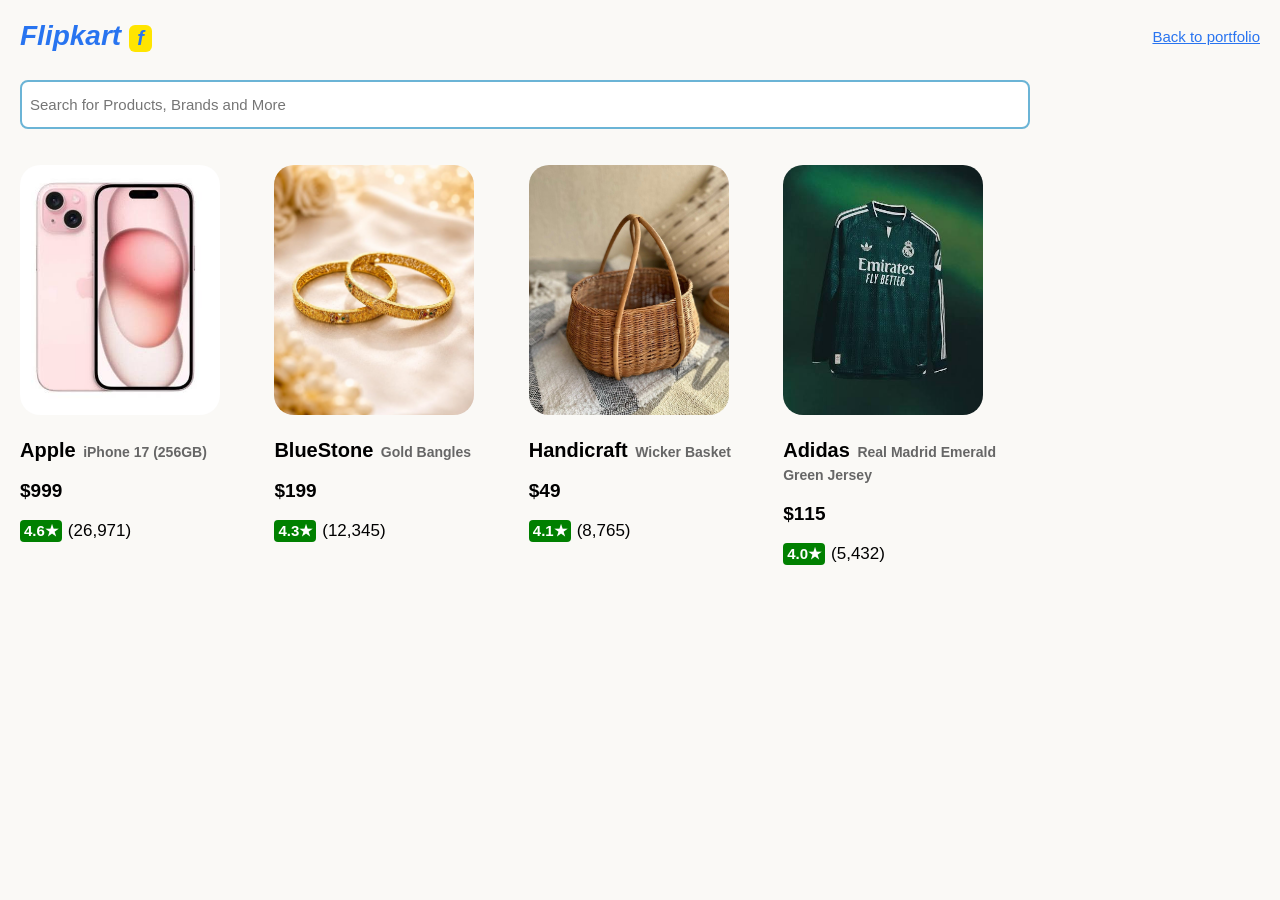
==== project1.html @ 1ae7f7a4 "Initial commit" ====
<!DOCTYPE html>
<html lang="en">
<head>
<meta charset="UTF-8">
<meta name="viewport" content="width=device-width, initial-scale=1">
<title>Flipkart Replica</title>
<style>
  *{box-sizing:border-box}
  body{margin:0; padding:20px; background:#faf9f6; font-family:Arial,Helvetica,sans-serif; color:#000}

  .top{display:flex; align-items:center; justify-content:space-between; flex-wrap:wrap; gap:12px}
  .brand{font-size:28px; font-weight:700; font-style:italic; color:#2874f0; text-decoration:none}
  .brand span{display:inline-block; margin-left:8px; padding:2px 8px; background:#ffe500; color:#2874f0; border-radius:6px; font-size:20px}
  .back{color:#2874f0; font-size:15px}

  .search{
    display:block; width:100%; max-width:1010px; margin:28px 0 36px; padding:14px 8px;
    border:2px solid #6bb4d6; border-radius:8px; font-size:15px; background:#fff;
  }
  .search:focus{outline:none; border-color:#2874f0}

  .products{display:grid; grid-template-columns:repeat(auto-fill,minmax(220px,1fr)); gap:32px}
  .product img,.product .ph{
    display:block; width:200px; height:250px; object-fit:cover; border-radius:20px;
    background:linear-gradient(135deg,#ddd,#bbb);
  }
  .product h3{margin:24px 0 0; font-size:20px}
  .product h3 small{font-size:14px; color:#666; font-weight:700; margin-left:2px}
  .price{font-size:19px; font-weight:700; margin:18px 0}
  .rating{display:inline-block; padding:2px 4px; background:#008000; color:#fff; font-size:15px; font-weight:700; border-radius:4px}
  .count{margin-left:6px; font-size:17px}
  .empty{display:none; color:#666; font-size:18px}
</style>
</head>
<body>

<div class="top">
  <a class="brand" href="#">Flipkart<span>f</span></a>
  <a class="back" href="../portfolio.html">Back to portfolio</a>
</div>

<input class="search" id="search" type="search" placeholder="Search for Products, Brands and More" aria-label="Search products">

<div class="products" id="products">

  <div class="product">
    <img src="Images/iphone.jpg" alt="Apple iPhone 17">
    <h3>Apple <small>iPhone 17 (256GB)</small></h3>
    <div class="price">$999</div>
    <span class="rating">4.6★</span><span class="count">(26,971)</span>
  </div>

  <div class="product">
    <img src="Images/bangles.jpg" alt="BlueStone gold bangles">
    <h3>BlueStone <small>Gold Bangles</small></h3>
    <div class="price">$199</div>
    <span class="rating">4.3★</span><span class="count">(12,345)</span>
  </div>

  <div class="product">
    <img src="Images/basket.jpg" alt="Handicraft wicker basket">
    <h3>Handicraft <small>Wicker Basket</small></h3>
    <div class="price">$49</div>
    <span class="rating">4.1★</span><span class="count">(8,765)</span>
  </div>

  <div class="product">
    <img src="Images/rm.jpg" alt="Adidas Real Madrid jersey">
    <h3>Adidas <small>Real Madrid Emerald Green Jersey</small></h3>
    <div class="price">$115</div>
    <span class="rating">4.0★</span><span class="count">(5,432)</span>
  </div>

</div>
<p class="empty" id="empty">No products match your search.</p>

<script>
  const search = document.getElementById('search');
  const cards = document.querySelectorAll('.product');
  const empty = document.getElementById('empty');

  search.addEventListener('input', () => {
    const q = search.value.trim().toLowerCase();
    let shown = 0;
    cards.forEach(card => {
      const match = card.textContent.toLowerCase().includes(q);
      card.style.display = match ? '' : 'none';
      if (match) shown++;
    });
    empty.style.display = shown ? 'none' : 'block';
  });
</script>

</body>
</html>
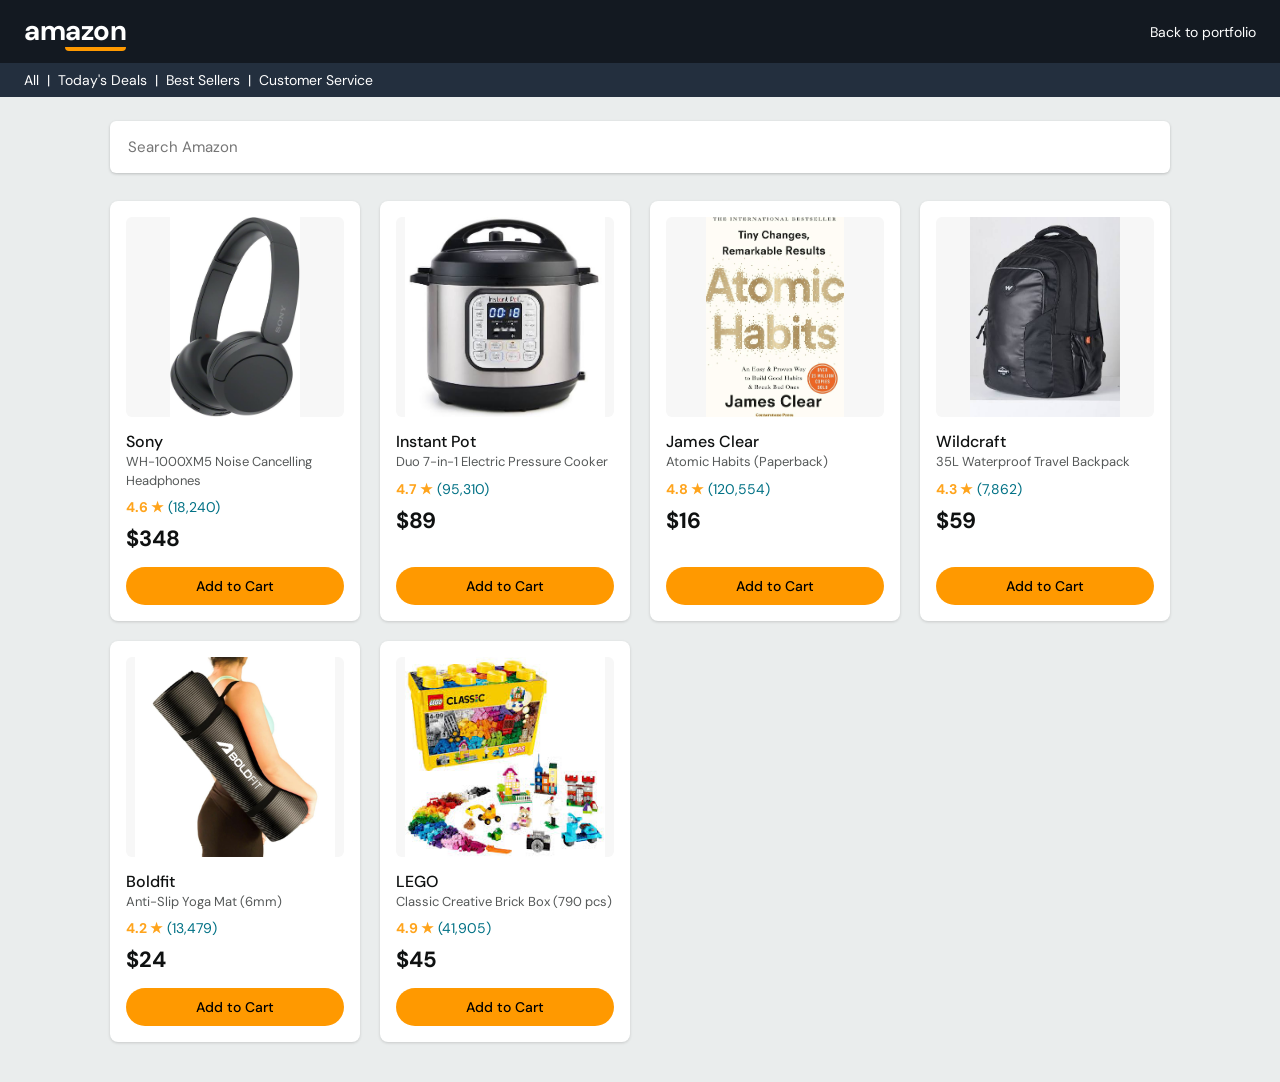
==== commit f216b5e5: "final update" ====
--- a/project1.html
+++ b/project1.html
@@ -3,76 +3,232 @@
 <head>
 <meta charset="UTF-8">
 <meta name="viewport" content="width=device-width, initial-scale=1">
-<title>Flipkart Replica</title>
+<title>Amazon Replica</title>
+
+<link rel="preconnect" href="https://fonts.googleapis.com">
+<link rel="preconnect" href="https://fonts.gstatic.com" crossorigin>
+<link href="https://fonts.googleapis.com/css2?family=DM+Sans:wght@400;500;700&display=swap" rel="stylesheet">
+
 <style>
+  :root{
+    --navy:#131921;
+    --navy-light:#232f3e;
+    --orange:#ff9900;
+    --orange-dark:#e47911;
+    --star:#ffa41c;
+    --link:#007185;
+    --bg:#eaeded;
+    --card:#ffffff;
+    --text:#0f1111;
+    --grey:#565959;
+  }
+
   *{box-sizing:border-box}
-  body{margin:0; padding:20px; background:#faf9f6; font-family:Arial,Helvetica,sans-serif; color:#000}
-
-  .top{display:flex; align-items:center; justify-content:space-between; flex-wrap:wrap; gap:12px}
-  .brand{font-size:28px; font-weight:700; font-style:italic; color:#2874f0; text-decoration:none}
-  .brand span{display:inline-block; margin-left:8px; padding:2px 8px; background:#ffe500; color:#2874f0; border-radius:6px; font-size:20px}
-  .back{color:#2874f0; font-size:15px}
+
+  body{
+    margin:0;
+    background:var(--bg);
+    color:var(--text);
+    font-family:'DM Sans', Arial, sans-serif;
+  }
+
+  header{
+    background:var(--navy);
+    padding:12px 24px;
+    display:flex;
+    align-items:center;
+    justify-content:space-between;
+    flex-wrap:wrap;
+    gap:12px;
+  }
+  .brand{
+    color:#fff;
+    font-size:28px;
+    font-weight:700;
+    text-decoration:none;
+    letter-spacing:-0.5px;
+  }
+  .brand span{
+    display:block;
+    height:4px;
+    width:60%;
+    margin:-2px 0 0 auto;
+    background:var(--orange);
+    border-radius:0 0 20px 20px;
+  }
+  .back{
+    color:#fff;
+    font-size:14px;
+    text-decoration:none;
+  }
+  .back:hover{color:var(--orange)}
+
+  .subbar{
+    background:var(--navy-light);
+    color:#fff;
+    padding:8px 24px;
+    font-size:14px;
+  }
+
+  main{
+    max-width:1100px;
+    margin:0 auto;
+    padding:24px 20px 40px;
+  }
 
   .search{
-    display:block; width:100%; max-width:1010px; margin:28px 0 36px; padding:14px 8px;
-    border:2px solid #6bb4d6; border-radius:8px; font-size:15px; background:#fff;
-  }
-  .search:focus{outline:none; border-color:#2874f0}
-
-  .products{display:grid; grid-template-columns:repeat(auto-fill,minmax(220px,1fr)); gap:32px}
-  .product img,.product .ph{
-    display:block; width:200px; height:250px; object-fit:cover; border-radius:20px;
-    background:linear-gradient(135deg,#ddd,#bbb);
-  }
-  .product h3{margin:24px 0 0; font-size:20px}
-  .product h3 small{font-size:14px; color:#666; font-weight:700; margin-left:2px}
-  .price{font-size:19px; font-weight:700; margin:18px 0}
-  .rating{display:inline-block; padding:2px 4px; background:#008000; color:#fff; font-size:15px; font-weight:700; border-radius:4px}
-  .count{margin-left:6px; font-size:17px}
-  .empty{display:none; color:#666; font-size:18px}
+    display:block;
+    width:100%;
+    padding:14px 16px;
+    margin-bottom:28px;
+    border:2px solid transparent;
+    border-radius:6px;
+    font-family:inherit;
+    font-size:15px;
+    background:var(--card);
+    box-shadow:0 1px 3px rgba(0,0,0,0.2);
+  }
+  .search:focus{
+    outline:none;
+    border-color:var(--orange);
+  }
+
+  .products{
+    display:grid;
+    grid-template-columns:repeat(auto-fill, minmax(230px, 1fr));
+    gap:20px;
+  }
+
+  .product{
+    background:var(--card);
+    padding:16px;
+    border-radius:8px;
+    box-shadow:0 1px 3px rgba(0,0,0,0.15);
+    display:flex;
+    flex-direction:column;
+  }
+
+  .product img{
+    display:block;
+    width:100%;
+    height:200px;
+    object-fit:contain;
+    background:#f7f7f7;
+    border-radius:6px;
+  }
+
+  .product h3{
+    margin:14px 0 0;
+    font-size:16px;
+    font-weight:500;
+    line-height:1.4;
+  }
+  .product h3 small{
+    display:block;
+    font-size:13px;
+    font-weight:400;
+    color:var(--grey);
+  }
+
+  .rating{
+    margin-top:8px;
+    font-size:14px;
+  }
+  .stars{color:var(--star); font-weight:700}
+  .count{margin-left:4px; color:var(--link)}
+
+  .price{
+    margin:8px 0 14px;
+    font-size:22px;
+    font-weight:700;
+  }
+
+  .btn{
+    margin-top:auto;
+    padding:10px;
+    border:none;
+    border-radius:20px;
+    background:var(--orange);
+    font-family:inherit;
+    font-size:14px;
+    font-weight:500;
+    cursor:pointer;
+  }
+  .btn:hover{background:var(--orange-dark)}
+
+  .empty{
+    display:none;
+    color:var(--grey);
+    font-size:16px;
+  }
 </style>
 </head>
 <body>
 
-<div class="top">
-  <a class="brand" href="#">Flipkart<span>f</span></a>
+<header>
+  <a class="brand" href="#">amazon<span></span></a>
   <a class="back" href="../portfolio.html">Back to portfolio</a>
-</div>
-
-<input class="search" id="search" type="search" placeholder="Search for Products, Brands and More" aria-label="Search products">
-
-<div class="products" id="products">
-
-  <div class="product">
-    <img src="Images/iphone.jpg" alt="Apple iPhone 17">
-    <h3>Apple <small>iPhone 17 (256GB)</small></h3>
-    <div class="price">$999</div>
-    <span class="rating">4.6★</span><span class="count">(26,971)</span>
+</header>
+
+<div class="subbar">All &nbsp;|&nbsp; Today's Deals &nbsp;|&nbsp; Best Sellers &nbsp;|&nbsp; Customer Service</div>
+
+<main>
+  <input class="search" id="search" type="search" placeholder="Search Amazon" aria-label="Search products">
+
+  <div class="products" id="products">
+
+    <div class="product">
+      <img src="Images/headphones.jpg" alt="Sony wireless headphones">
+      <h3>Sony <small>WH-1000XM5 Noise Cancelling Headphones</small></h3>
+      <div class="rating"><span class="stars">4.6 ★</span><span class="count">(18,240)</span></div>
+      <div class="price">$348</div>
+      <button class="btn">Add to Cart</button>
+    </div>
+
+    <div class="product">
+      <img src="Images/instantpot.jpg" alt="Instant Pot pressure cooker">
+      <h3>Instant Pot <small>Duo 7-in-1 Electric Pressure Cooker</small></h3>
+      <div class="rating"><span class="stars">4.7 ★</span><span class="count">(95,310)</span></div>
+      <div class="price">$89</div>
+      <button class="btn">Add to Cart</button>
+    </div>
+
+    <div class="product">
+      <img src="Images/book.jpg" alt="Atomic Habits book">
+      <h3>James Clear <small>Atomic Habits (Paperback)</small></h3>
+      <div class="rating"><span class="stars">4.8 ★</span><span class="count">(120,554)</span></div>
+      <div class="price">$16</div>
+      <button class="btn">Add to Cart</button>
+    </div>
+
+    <div class="product">
+      <img src="Images/backpack.jpg" alt="Travel backpack">
+      <h3>Wildcraft <small>35L Waterproof Travel Backpack</small></h3>
+      <div class="rating"><span class="stars">4.3 ★</span><span class="count">(7,862)</span></div>
+      <div class="price">$59</div>
+      <button class="btn">Add to Cart</button>
+    </div>
+
+    <div class="product">
+      <img src="Images/yogamat.jpg" alt="Yoga mat">
+      <h3>Boldfit <small>Anti-Slip Yoga Mat (6mm)</small></h3>
+      <div class="rating"><span class="stars">4.2 ★</span><span class="count">(13,479)</span></div>
+      <div class="price">$24</div>
+      <button class="btn">Add to Cart</button>
+    </div>
+
+    <div class="product">
+      <img src="Images/lego.jpg" alt="LEGO building set">
+      <h3>LEGO <small>Classic Creative Brick Box (790 pcs)</small></h3>
+      <div class="rating"><span class="stars">4.9 ★</span><span class="count">(41,905)</span></div>
+      <div class="price">$45</div>
+      <button class="btn">Add to Cart</button>
+    </div>
+
   </div>
 
-  <div class="product">
-    <img src="Images/bangles.jpg" alt="BlueStone gold bangles">
-    <h3>BlueStone <small>Gold Bangles</small></h3>
-    <div class="price">$199</div>
-    <span class="rating">4.3★</span><span class="count">(12,345)</span>
-  </div>
-
-  <div class="product">
-    <img src="Images/basket.jpg" alt="Handicraft wicker basket">
-    <h3>Handicraft <small>Wicker Basket</small></h3>
-    <div class="price">$49</div>
-    <span class="rating">4.1★</span><span class="count">(8,765)</span>
-  </div>
-
-  <div class="product">
-    <img src="Images/rm.jpg" alt="Adidas Real Madrid jersey">
-    <h3>Adidas <small>Real Madrid Emerald Green Jersey</small></h3>
-    <div class="price">$115</div>
-    <span class="rating">4.0★</span><span class="count">(5,432)</span>
-  </div>
-
-</div>
-<p class="empty" id="empty">No products match your search.</p>
+  <p class="empty" id="empty">No results found. Try checking your spelling or use a different word.</p>
+</main>
 
 <script>
   const search = document.getElementById('search');
@@ -80,13 +236,15 @@
   const empty = document.getElementById('empty');
 
   search.addEventListener('input', () => {
-    const q = search.value.trim().toLowerCase();
+    const query = search.value.trim().toLowerCase();
     let shown = 0;
+
     cards.forEach(card => {
-      const match = card.textContent.toLowerCase().includes(q);
+      const match = card.textContent.toLowerCase().includes(query);
       card.style.display = match ? '' : 'none';
       if (match) shown++;
     });
+
     empty.style.display = shown ? 'none' : 'block';
   });
 </script>
